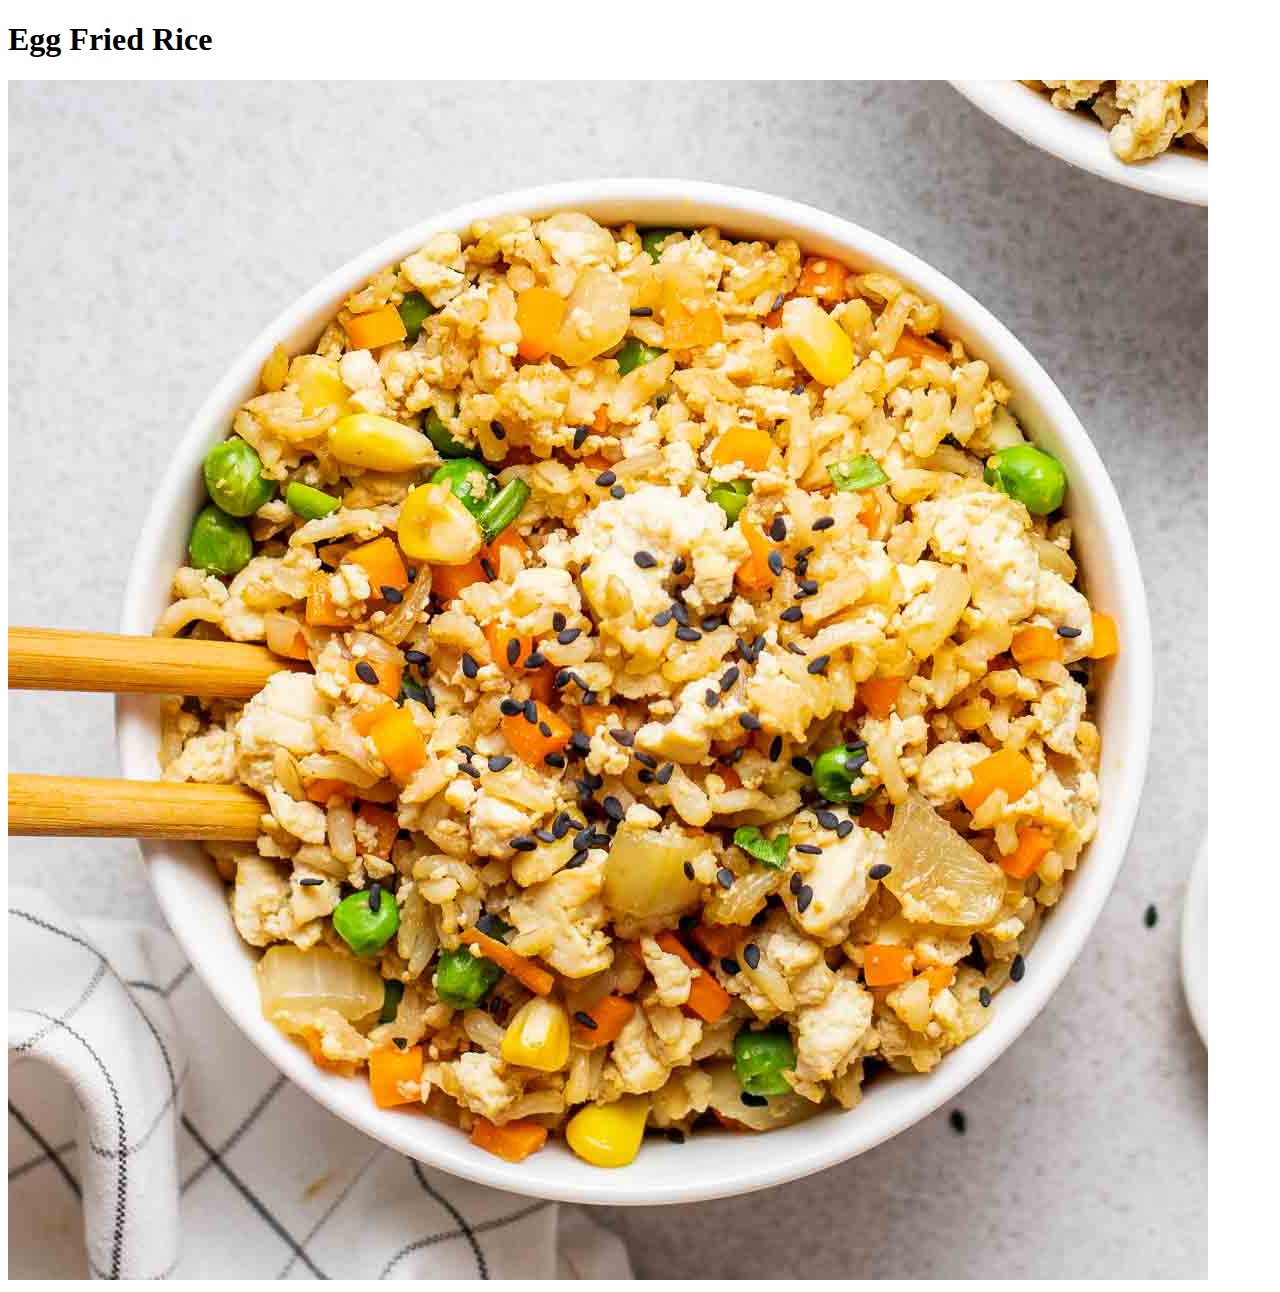
==== recipes/eggfriedrice.html @ 5cd0f5c2 "Add linked recipe pages and images to the main page" ====
<!DOCTYPE html>
<html lang="en">
<head>
    <meta charset="UTF-8">
    <meta http-equiv="X-UA-Compatible" content="IE=edge">
    <meta name="viewport" content="width=device-width, initial-scale=1.0">
    <link rel="icon" href="https://img.icons8.com/stickers/100/000000/kawaii-egg.png">
    <title>Egg Fried Rice</title>
</head>
<body>
    <h1>Egg Fried Rice</h1>
    <img src="../images/eggfriedrice.jpg" alt="egg fried rice image">
</body>
</html>
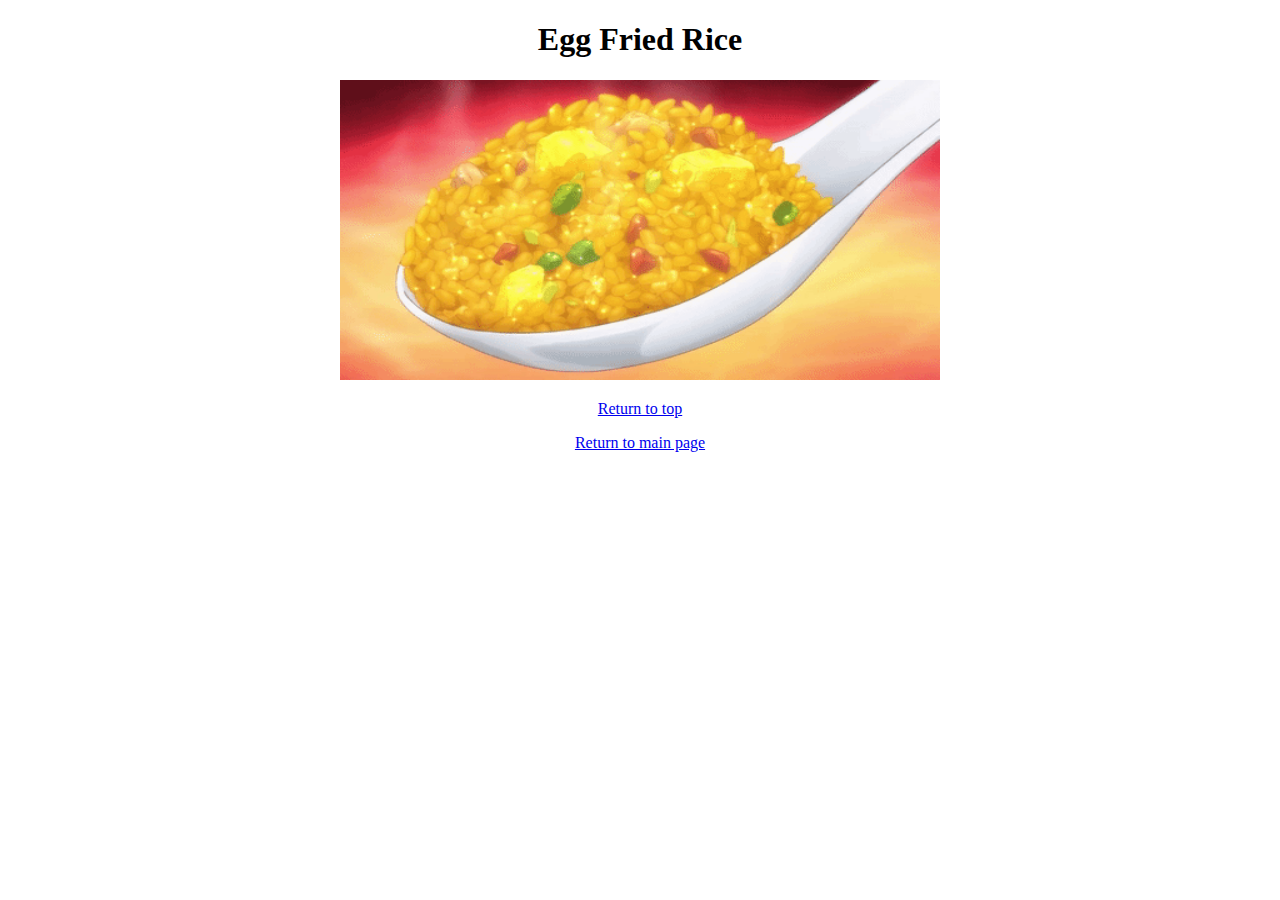
==== commit 906311e5: "Center text/image and add links to mainpage" ====
--- a/recipes/eggfriedrice.html
+++ b/recipes/eggfriedrice.html
@@ -8,7 +8,15 @@
     <title>Egg Fried Rice</title>
 </head>
 <body>
-    <h1>Egg Fried Rice</h1>
-    <img src="../images/eggfriedrice.jpg" alt="egg fried rice image">
+<center> 
+    <h1 id="header">Egg Fried Rice</h1>
+    <img src="../images/friedrice.gif" alt="egg fried rice image" width="600"
+    height="300">
+
+    <p></p>
+    <a href="#header">Return to top</a>
+    <p></p>
+    <a href="../index.html">Return to main page</a>
+</center>       
 </body>
 </html>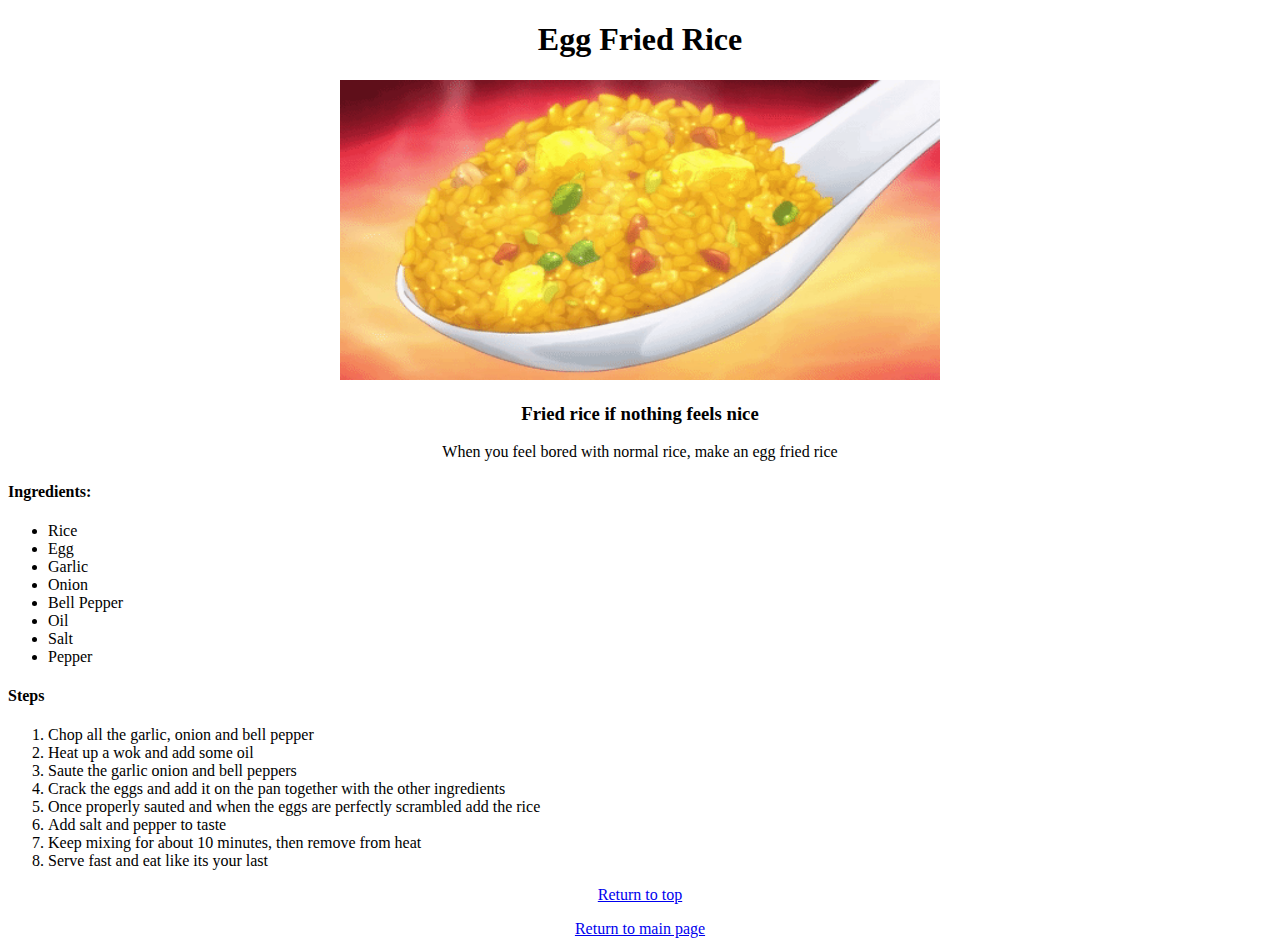
==== commit 5348c47c: "Add the ingredients and steps sections using ordered and unordered list" ====
--- a/recipes/eggfriedrice.html
+++ b/recipes/eggfriedrice.html
@@ -12,11 +12,41 @@
     <h1 id="header">Egg Fried Rice</h1>
     <img src="../images/friedrice.gif" alt="egg fried rice image" width="600"
     height="300">
+    <p></p>
+    
+    <p><h3>Fried rice if nothing feels nice</h3></p>
+    When you feel bored with normal rice, make an egg fried rice
+</center>       
 
+    <p><h4>Ingredients:</h4></p>
+    <ul>
+        <li>Rice</li>
+        <li>Egg</li>
+        <li>Garlic</li>
+        <li>Onion</li>
+        <li>Bell Pepper</li>
+        <li>Oil</li>
+        <li>Salt</li>
+        <li>Pepper</li>
+    </ul>
+
+    <p><h4>Steps</h4></p>
+    <ol>
+        <li>Chop all the garlic, onion and bell pepper</li>
+        <li>Heat up a wok and add some oil</li>
+        <li>Saute the garlic onion and bell peppers</li>
+        <li>Crack the eggs and add it on the pan together with the other ingredients</li>
+        <li>Once properly sauted and when the eggs are perfectly scrambled add the rice</li>
+        <li>Add salt and pepper to taste</li>
+        <li>Keep mixing for about 10 minutes, then remove from heat</li>
+        <li>Serve fast and eat like its your last</li>
+    </ol>
+
+<center>
     <p></p>
     <a href="#header">Return to top</a>
     <p></p>
     <a href="../index.html">Return to main page</a>
-</center>       
+</center>    
 </body>
 </html>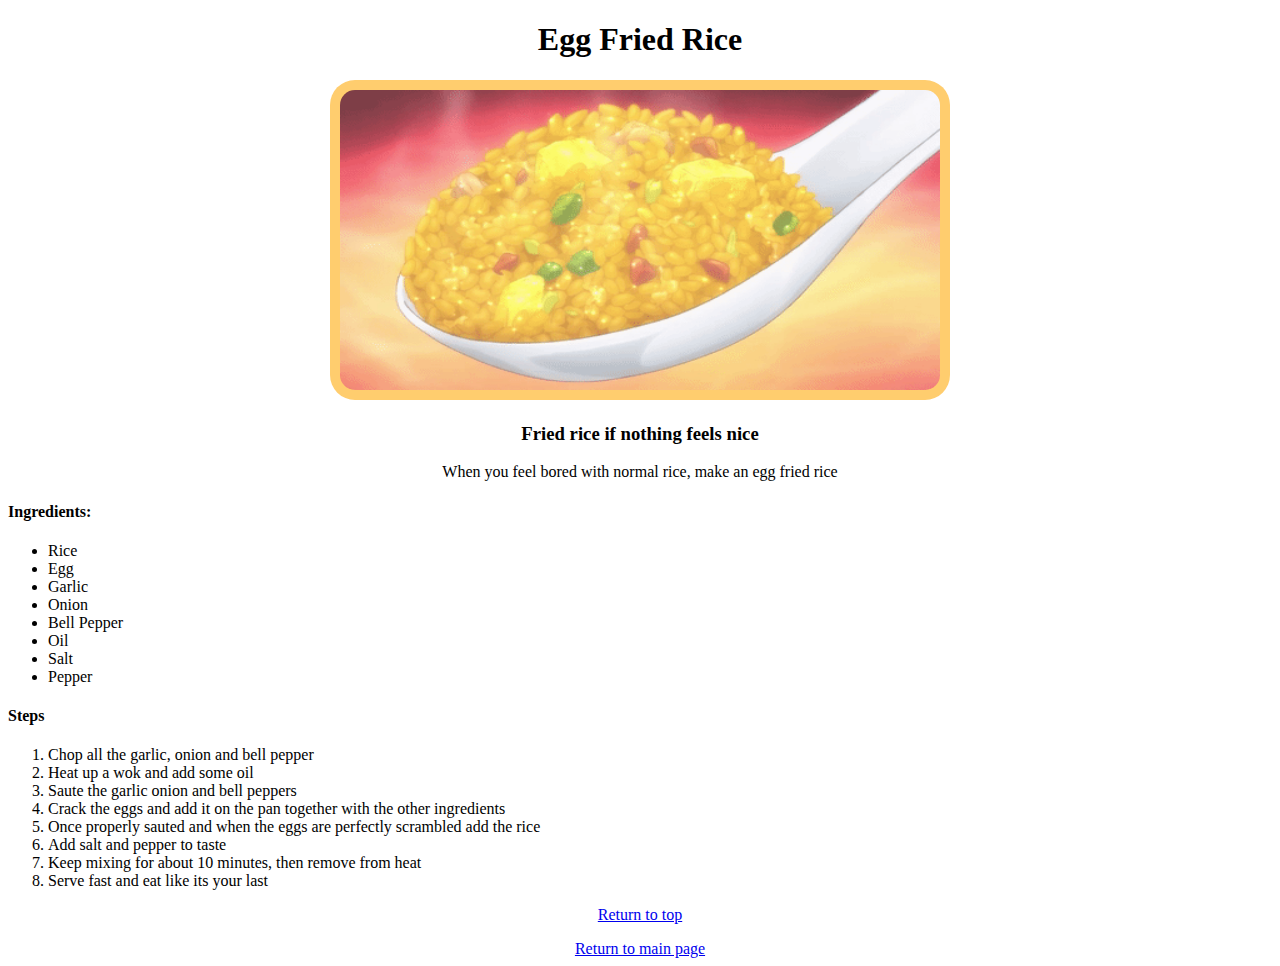
==== commit 0fb8a831: "Add CSS styling" ====
--- a/recipes/eggfriedrice.html
+++ b/recipes/eggfriedrice.html
@@ -5,6 +5,7 @@
     <meta http-equiv="X-UA-Compatible" content="IE=edge">
     <meta name="viewport" content="width=device-width, initial-scale=1.0">
     <link rel="icon" href="https://img.icons8.com/stickers/100/000000/kawaii-egg.png">
+    <link rel="stylesheet" href="../styles.css">
     <title>Egg Fried Rice</title>
 </head>
 <body>
--- a/styles.css
+++ b/styles.css
@@ -0,0 +1,14 @@
+body {
+    background-image: url(https://t3.ftcdn.net/jpg/04/27/72/00/360_F_427720095_3xg8xNheM6ER7Zg9xot50lgekD2xTFAM.jpg); background-position: center; background-repeat:repeat; background-size:auto; background-position:top;
+}
+
+img {
+    border-radius: 25px;
+  background: #ffc14a;
+  padding: 10px;
+  opacity: 0.8;
+}
+
+div a {
+    font-family: cursive; font-size:xx-large; font-weight: bold; background-color:antiquewhite; opacity: 0.8;
+}